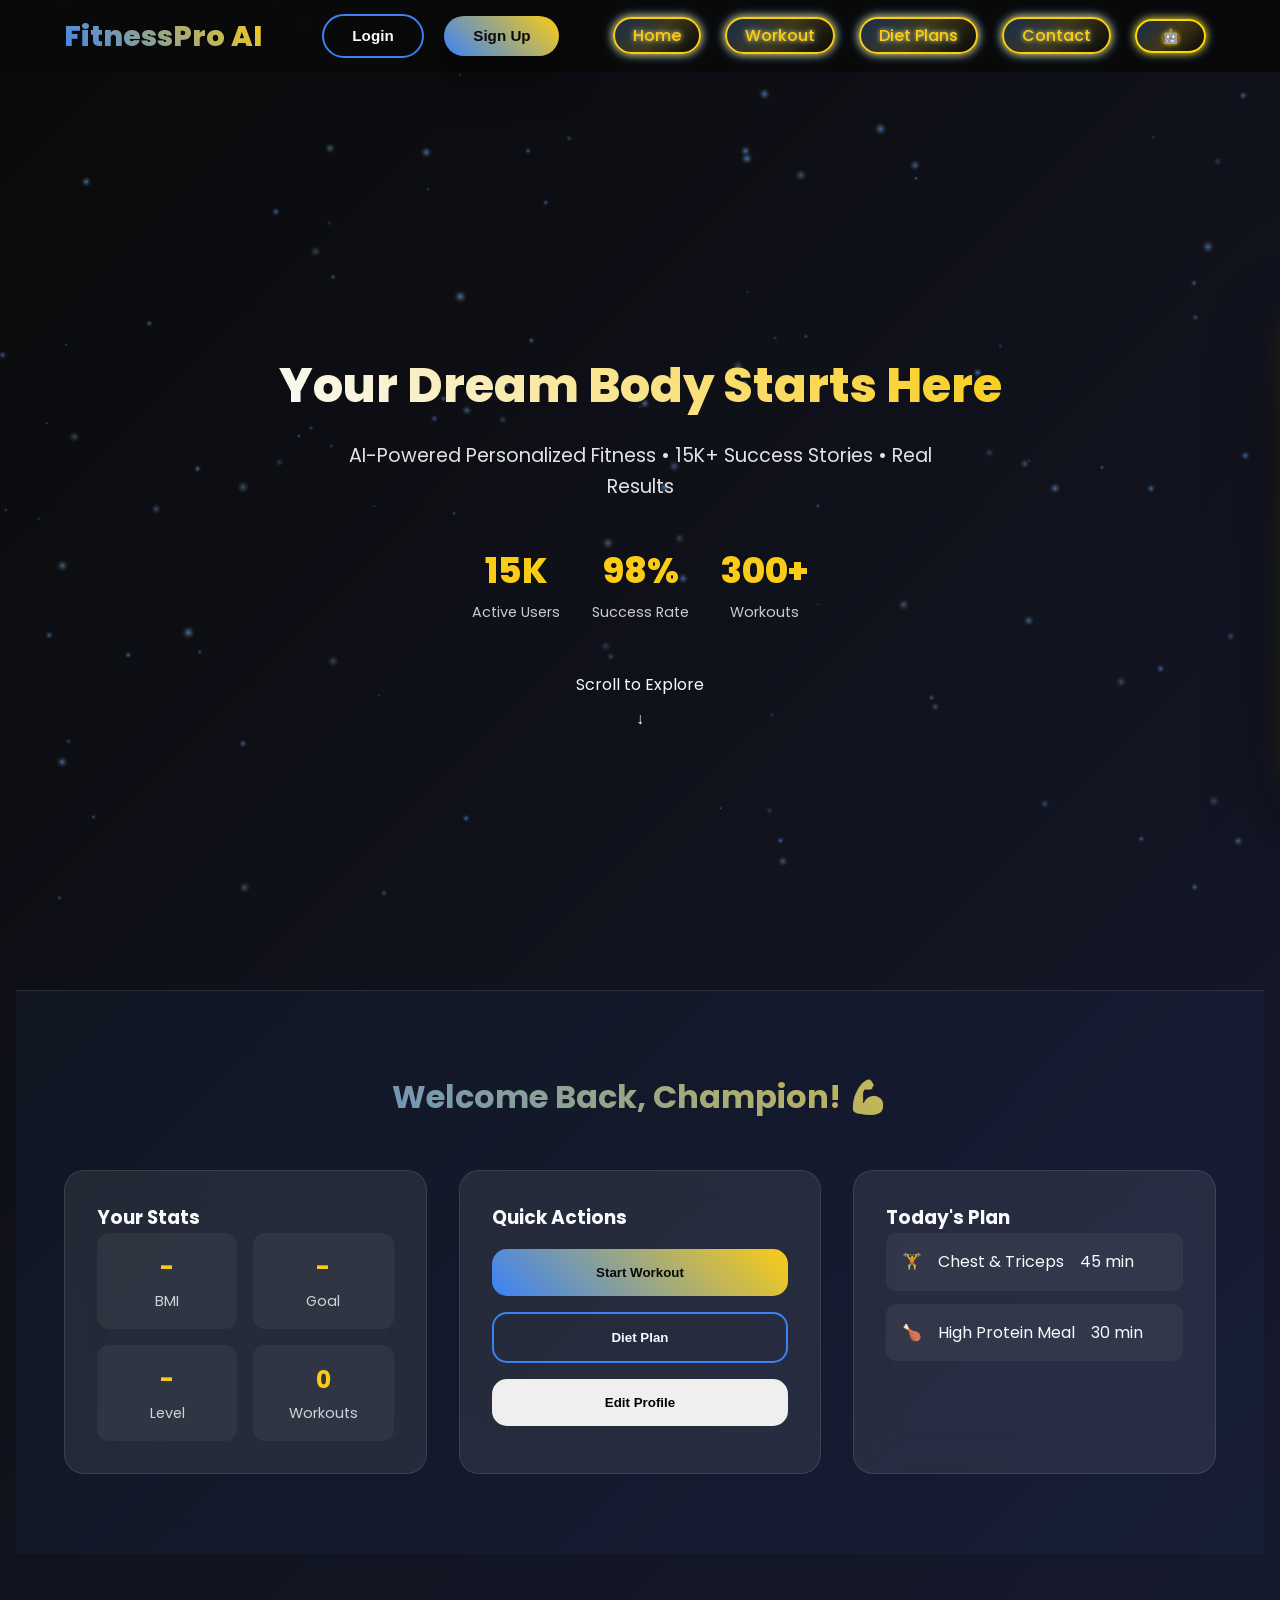
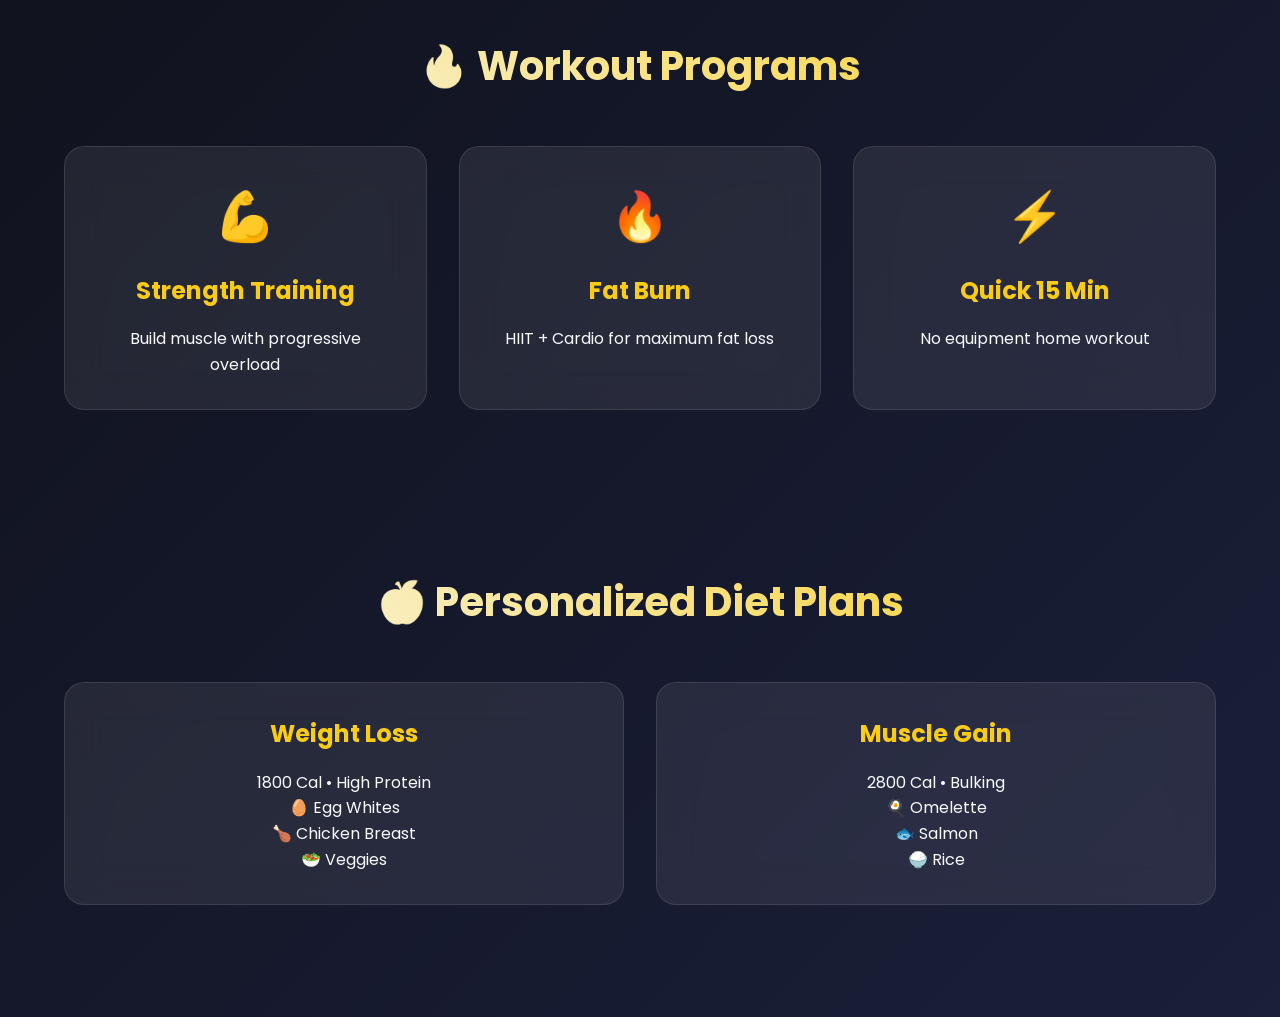
==== index.html @ 1b956623 "added full project" ====
<!DOCTYPE html>
<html lang="en">
<head>
    <meta charset="UTF-8">
    <meta name="viewport" content="width=device-width, initial-scale=1.0">
    <title>FitnessPro AI - Home</title>
    <link href="https://fonts.googleapis.com/css2?family=Poppins:wght@300;400;500;600;700;800&display=swap" rel="stylesheet">
    <link rel="stylesheet" href="style.css">
    <link rel="stylesheet" href="bander.css">
</head>
<body>
    <!-- Glitter Canvas Background -->
    <canvas id="glitterCanvas"></canvas>

    <!-- Header -->
    <header class="header">
        <div class="container">
            <div class="logo" onclick="scrollToTop()">Fitness<span>Pro AI</span></div>
            <div class="header-actions" id="guestActions">
                <button class="auth-btn-header login-btn" onclick="goToLogin()">Login</button>
                <button class="auth-btn-header signup-btn" onclick="goToSignup()">Sign Up</button>
            </div>
            <nav class="header-nav">
                <a href="index.html">Home</a>
                <a href="workout.html">Workout</a>
                <a href="diet.html">Diet Plans</a>
                <a href="dashboard.html">Contact</a>
                <a id="chat-toggle" class="chat-btn" title="AI Fitness Helper">🤖</a>
            </nav>
            <div class="profile-container" id="userActions" style="display: none;">
                <div class="profile-icon" onclick="toggleProfileMenu()">U</div>
                <div class="profile-dropdown" id="profileMenu">
                    <a href="profile.html" target="_blank">✏️ Edit Profile</a>
                    <a href="#" onclick="logout()">🚪 Logout</a>
                </div>
            </div>
        </div>
    </header>

   
    <main class="home-content">
       
        <section class="hero-section" id="hero">
            <div class="hero">
                <h1>Your Dream Body <span>Starts Here</span></h1>
                <p>AI-Powered Personalized Fitness • 15K+ Success Stories • Real Results</p>
                <div class="hero-stats">
                    <div class="stat">
                        <span class="stat-number">15K</span>
                        <span class="stat-label">Active Users</span>
                    </div>
                    <div class="stat">
                        <span class="stat-number">98%</span>
                        <span class="stat-label">Success Rate</span>
                    </div>
                    <div class="stat">
                        <span class="stat-number">300+</span>
                        <span class="stat-label">Workouts</span>
                    </div>
                </div>
                <div class="scroll-down" onclick="scrollToDashboard()">
                    <span>Scroll to Explore</span>
                    <div class="scroll-arrow">↓</div>
                </div>
            </div>
        </section>

        <!-- Dashboard Section -->
        <section class="dashboard-section" id="dashboard">
            <div class="section-container">
                <h2 id="welcomeMessage">Welcome Back, Champion! 💪</h2>
                <div class="dashboard-grid">
                    <!-- User Stats Card -->
                    <div class="dashboard-card quick-stats">
                        <h3>Your Stats</h3>
                        <div class="stats-grid">
                            <div class="stat-item">
                                <span class="stat-value" id="userBMI">-</span>
                                <span class="stat-label">BMI</span>
                            </div>
                            <div class="stat-item">
                                <span class="stat-value" id="userGoal">-</span>
                                <span class="stat-label">Goal</span>
                            </div>
                            <div class="stat-item">
                                <span class="stat-value" id="userLevel">-</span>
                                <span class="stat-label">Level</span>
                            </div>
                            <div class="stat-item">
                                <span class="stat-value" id="workoutsDone">0</span>
                                <span class="stat-label">Workouts</span>
                            </div>
                        </div>
                    </div>

                    <!-- Quick Actions Card -->
                    <div class="dashboard-card quick-actions">
                        <h3>Quick Actions</h3>
                        <button class="quick-btn primary" onclick="scrollToWorkouts()">Start Workout</button>
                        <button class="quick-btn secondary" onclick="scrollToDiet()">Diet Plan</button>
                        <button class="quick-btn" onclick="window.open('profile.html', '_blank')">Edit Profile</button>
                    </div>

                    <!-- Today's Plan Card -->
                    <div class="dashboard-card today-plan">
                        <h3>Today's Plan</h3>
                        <div class="plan-content">
                            <div class="plan-item">
                                <span class="plan-icon">🏋️</span>
                                <span>Chest & Triceps</span>
                                <span class="plan-time">45 min</span>
                            </div>
                            <div class="plan-item">
                                <span class="plan-icon">🍗</span>
                                <span>High Protein Meal</span>
                                <span class="plan-time">30 min</span>
                            </div>
                        </div>
                    </div>
                </div>
            </div>
        </section>

        <!-- Workouts Section -->
        <section class="workouts-section" id="workouts">
            <div class="section-container">
                <h2>🔥 Workout Programs</h2>
                <div class="cards-grid">
                    <div class="card">
                        <div class="card-icon">💪</div>
                        <h3>Strength Training</h3>
                        <p>Build muscle with progressive overload</p>
                        <!-- <button class="card-btn" onclick="startWorkout('strength')">Start Now</button> -->
                    </div>
                    <div class="card">
                        <div class="card-icon">🔥</div>
                        <h3>Fat Burn</h3>
                        <p>HIIT + Cardio for maximum fat loss</p>
                        <!-- <button class="card-btn" onclick="startWorkout('fatburn')">Start Now</button> -->
                    </div>
                    <div class="card">
                        <div class="card-icon">⚡</div>
                        <h3>Quick 15 Min</h3>
                        <p>No equipment home workout</p>
                        <!-- <button class="card-btn" onclick="startWorkout('quick')">Start Now</button> -->
                    </div>
                </div>
            </div>
        </section>

        <!-- Diet Section -->
        <section class="diet-section" id="diet">
            <div class="section-container">
                <h2>🍎 Personalized Diet Plans</h2>
                <div class="diet-grid">
                    <div class="diet-card">
                        <h3>Weight Loss</h3>
                        <p>1800 Cal • High Protein</p>
                        <div class="diet-meals">
                            <div>🥚 Egg Whites</div>
                            <div>🍗 Chicken Breast</div>
                            <div>🥗 Veggies</div>
                        </div>
                    </div>
                    <div class="diet-card">
                        <h3>Muscle Gain</h3>
                        <p>2800 Cal • Bulking</p>
                        <div class="diet-meals">
                            <div>🍳 Omelette</div>
                            <div>🐟 Salmon</div>
                            <div>🍚 Rice</div>
                        </div>
                    </div>
                </div>
            </div>
        </section>
     

    </main>

    <div id="chat-panel" class="chat-panel">
        <div class="chat-header">
            <span>✨ Fitness AI Helper</span>
            <button id="chat-close" class="chat-close">×</button>
        </div>
        <div id="chat-msgs" class="chat-messages"></div>
        <div class="chat-input-area">
            <input type="text" id="chat-input" placeholder="Type 'morning exercise', 'cardio', 'leg workout'...">
            <button id="chat-send">➤</button>
        </div>
    </div>

    <div id="modal-bg" class="modal-bg">
        <div class="modal-box">
            <div class="modal-header">
                <h2 id="modal-title">Loading Results...</h2>
                <button id="modal-close" class="modal-close">×</button>
            </div>
            <div id="modal-body" class="modal-body"></div>
        </div>
    </div>

    <script src="script.js"></script>
    <script src="bander.js"></script>
</body>
</html>
---- style.css ----
* {
    margin: 0;
    padding: 0;
    box-sizing: border-box;
}

:root {
    --black: #0a0a0a;
    --dark-blue: #1a1f3a;
    --blue-accent: #3b82f6;
    --gold: #facc15;
    --white: #f8fafc;
    --glass: rgba(255,255,255,0.1);
    --shadow: 0 20px 40px rgba(0,0,0,0.5);
    --glow: 0 0 20px rgba(59,130,246,0.6);
}

body {
    font-family: 'Poppins', sans-serif;
    background: linear-gradient(135deg, var(--black), var(--dark-blue));
    color: var(--white);
    overflow-x: hidden;
    line-height: 1.6;
    /* padding-top: 100px; */
}

/* Canvas Background */
#glitterCanvas {
    position: fixed;
    top: 0;
    left: 0;
    width: 100%;
    height: 100%;
    z-index: -1;
}


/* Header */
.header {
    position: fixed;
    top: 0;
    width: 100%;
    background: rgba(10,10,10,0.95);
    backdrop-filter: blur(20px);
    z-index: 1000;
    padding: 0.8rem 0;
}
.header a {
    color: var(--gold);
    margin: 0 10px;
    text-decoration: none;
    font-weight: 500;
    transition: all 0.3s ease;
    position: relative;
    border-radius: 30px;
    padding: 5px 18px;
    background: linear-gradient(135deg, rgba(59,130,246,0.3), rgba(224,194,53,0.25), rgba(10,10,10,0.3));
    border: 2px solid var(--gold);
    box-shadow: 0 0 8px var(--gold), 0 0 12px var(--blue-accent);
    text-shadow: 0 0 4px var(--gold), 0 0 8px var(--blue-accent);
}

.header a:hover {
    background: linear-gradient(135deg, rgba(59,130,246,0.45), rgba(224,194,53,0.4), rgba(0,0,0,0.45));
    border-color: var(--white);
    color: var(--white);
    box-shadow: 0 0 12px var(--white), 0 0 20px var(--gold), 0 0 28px var(--blue-accent);
}
.container {
    max-width: 1200px;
    margin: 0 auto;
    padding: 0 1.5rem;
    display: flex;
    justify-content: space-between;
    align-items: center;
}

.logo {
    background: linear-gradient(45deg, var(--blue-accent), var(--gold));
    -webkit-background-clip: text;
    -webkit-text-fill-color: transparent;
    font-size: 1.8rem;
    font-weight: 800;
    cursor: pointer;
    transition: all 0.3s;
}

.logo:hover {
    text-shadow: 0 0 20px var(--gold);
}

/* Header Auth Buttons */
.auth-btn-header {
    padding: 0.7rem 1.8rem;
    border: none;
    border-radius: 25px;
    font-weight: 600;
    cursor: pointer;
    transition: all 0.3s;
    font-size: 0.95rem;
    margin-left: 1rem;
}

.login-btn {
    background: transparent;
    color: var(--white);
    border: 2px solid var(--blue-accent);
}

.login-btn:hover {
    background: var(--blue-accent);
    transform: translateY(-2px);
    box-shadow: var(--glow);
}

.signup-btn {
    background: linear-gradient(45deg, var(--blue-accent), var(--gold));
    color: var(--black);
    box-shadow: var(--shadow);
}

.signup-btn:hover {
    transform: translateY(-3px);
    box-shadow: var(--glow);
}

/* Profile Menu */
.profile-container {
    position: relative;
}

.profile-icon {
    width: 45px;
    height: 45px;
    border-radius: 50%;
    background: linear-gradient(135deg, var(--blue-accent), var(--gold));
    display: flex;
    align-items: center;
    justify-content: center;
    font-weight: 700;
    font-size: 1.1rem;
    cursor: pointer;
    box-shadow: var(--shadow);
    transition: all 0.3s;
}

.profile-icon:hover {
    transform: scale(1.1);
    box-shadow: var(--glow);
}

.profile-dropdown {
    position: absolute;
    top: 55px;
    right: 0;
    background: rgba(10,10,10,0.98);
    backdrop-filter: blur(20px);
    border-radius: 10px;
    min-width: 180px;
    box-shadow: var(--shadow);
    display: none;
    border: 1px solid var(--glass);
}

.profile-dropdown.show {
    display: block;
}

.profile-dropdown a {
    display: block;
    padding: 5px 12px;
    margin-top: 10px;
    color: var(--white);
    text-decoration: none;
    border-bottom: 1px solid var(--glass);
    transition: all 0.3s;
}

.profile-dropdown a:hover {
    background: var(--blue-accent);
    padding-left: 1.5rem;
}

/* Home Hero Section */
.home-content {
    padding: 90px 1rem 2rem;
}

.hero-section {
    min-height: 100vh;
    display: flex;
    align-items: center;
    justify-content: center;
    text-align: center;
    padding: 2rem 1rem;
}

.hero h1 {
    font-size: 3rem;
    font-weight: 800;
    background: linear-gradient(45deg, var(--white), var(--gold));
    -webkit-background-clip: text;
    -webkit-text-fill-color: transparent;
    margin-bottom: 1rem;
}

.hero p {
    font-size: 1.2rem;
    margin-bottom: 2.5rem;
    opacity: 0.9;
    max-width: 600px;
    margin-left: auto;
    margin-right: auto;
}

.hero-stats {
    display: flex;
    justify-content: center;
    gap: 2rem;
    margin-bottom: 3rem;
    flex-wrap: wrap;
}

.stat {
    text-align: center;
}

.stat-number {
    display: block;
    font-size: 2.2rem;
    font-weight: 800;
    color: var(--gold);
}

.stat-label {
    font-size: 0.9rem;
    opacity: 0.8;
}

.hero-buttons {
    display: flex;
    gap: 1.5rem;
    justify-content: center;
    flex-wrap: wrap;
}

.cta-btn {
    padding: 1rem 2.5rem;
    border: none;
    border-radius: 30px;
    font-weight: 600;
    font-size: 1rem;
    cursor: pointer;
    transition: all 0.3s;
    box-shadow: var(--shadow);
}

.cta-btn.primary {
    background: linear-gradient(45deg, var(--blue-accent), var(--gold));
    color: var(--black);
}

.cta-btn.secondary {
    background: transparent;
    color: var(--white);
    border: 2px solid var(--blue-accent);
}

.cta-btn:hover {
    transform: translateY(-3px);
    box-shadow: var(--glow);
}

/* Scroll Down */
.scroll-down {
    margin-top: 3rem;
    cursor: pointer;
    display: flex;
    flex-direction: column;
    align-items: center;
    gap: 0.5rem;
    animation: bounce 2s infinite;
}

@keyframes bounce {
    0%, 20%, 50%, 80%, 100% { transform: translateY(0); }
    40% { transform: translateY(-10px); }
    60% { transform: translateY(-5px); }
}

/* Dashboard Section */
.dashboard-section {
    background: rgba(59,130,246,0.05);
    padding: 80px 0;
    border-top: 1px solid var(--glass);
}

#welcomeMessage {
    font-size: 2rem;
    text-align: center;
    margin-bottom: 3rem;
    background: linear-gradient(45deg, var(--blue-accent), var(--gold));
    -webkit-background-clip: text;
    -webkit-text-fill-color: transparent;
}

.section-container {
    max-width: 1200px;
    margin: 0 auto;
    padding: 0 1.5rem;
}

.dashboard-grid {
    display: grid;
    grid-template-columns: repeat(auto-fit, minmax(300px, 1fr));
    gap: 2rem;
}

.dashboard-card {
    background: rgba(255,255,255,0.08);
    backdrop-filter: blur(20px);
    padding: 2rem;
    border-radius: 20px;
    border: 1px solid var(--glass);
    transition: all 0.3s;
}

.dashboard-card:hover {
    transform: translateY(-8px);
    box-shadow: var(--glow);
}

.stats-grid {
    display: grid;
    grid-template-columns: repeat(2, 1fr);
    gap: 1rem;
}

.stat-item {
    text-align: center;
    padding: 1rem;
    background: rgba(255,255,255,0.05);
    border-radius: 12px;
}

.stat-value {
    display: block;
    font-size: 1.5rem;
    font-weight: 700;
    color: var(--gold);
}

.quick-btn {
    width: 100%;
    padding: 1rem;
    margin-top: 1rem;
    border: none;
    border-radius: 15px;
    font-weight: 600;
    cursor: pointer;
    transition: all 0.3s;
}

.quick-btn.primary {
    background: linear-gradient(45deg, var(--blue-accent), var(--gold));
    color: var(--black);
}

.quick-btn.secondary {
    background: transparent;
    color: var(--white);
    border: 2px solid var(--blue-accent);
}

.plan-item {
    display: flex;
    align-items: center;
    gap: 1rem;
    padding: 1rem;
    background: rgba(255,255,255,0.05);
    margin-bottom: 0.8rem;
    border-radius: 10px;
}

/* Workouts & Diet */
.workouts-section,
.diet-section {
    padding: 80px 0;
}

h2 {
    font-size: 2.5rem;
    text-align: center;
    margin-bottom: 3rem;
    background: linear-gradient(45deg, var(--white), var(--gold));
    -webkit-background-clip: text;
    -webkit-text-fill-color: transparent;
}

.cards-grid,
.diet-grid {
    display: grid;
    grid-template-columns: repeat(auto-fit, minmax(320px, 1fr));
    gap: 2rem;
}

.card,
.diet-card {
    background: rgba(255,255,255,0.08);
    backdrop-filter: blur(20px);
    padding: 2rem;
    border-radius: 20px;
    text-align: center;
    border: 1px solid var(--glass);
    transition: all 0.3s;
}

.card:hover,
.diet-card:hover {
    transform: translateY(-10px);
    box-shadow: var(--glow);
}

.card-icon {
    font-size: 3rem;
    margin-bottom: 1rem;
}

.card h3,
.diet-card h3 {
    font-size: 1.5rem;
    margin-bottom: 1rem;
    color: var(--gold);
}

.card-btn {
    width: 100%;
    padding: 1rem;
    margin-top: 1rem;
    border: none;
    border-radius: 15px;
    background: linear-gradient(45deg, var(--blue-accent), var(--gold));
    color: var(--black);
    font-weight: 600;
    cursor: pointer;
}

/* Auth Pages */
.auth-container {
    min-height: 100vh;
    display: flex;
    align-items: center;
    justify-content: center;
    padding: 90px 1rem;
}

.auth-card,
.signup-card {
    background: rgba(15,15,20,0.98);
    backdrop-filter: blur(25px);
    padding: 2.5rem 2rem;
    border-radius: 25px;
    box-shadow: var(--shadow);
    max-width: 500px;
    width: 100%;
    text-align: center;
    border: 1px solid var(--glass);
}

.signup-card {
    max-width: 550px;
}

.auth-card h1 {
    font-size: 2rem;
    margin-bottom: 0.8rem;
    background: linear-gradient(45deg, var(--white), var(--blue-accent));
    -webkit-background-clip: text;
    -webkit-text-fill-color: transparent;
}

.auth-card input {
    width: 100%;
    padding: 1rem 1.2rem;
    margin-bottom: 1.2rem;
    border: none;
    border-radius: 15px;
    background: var(--glass);
    color: var(--white);
    font-size: 1rem;
}

.auth-card input:focus {
    outline: none;
    box-shadow: var(--glow);
    background: rgba(255,255,255,0.15);
}

.auth-btn {
    width: 100%;
    padding: 1.1rem;
    background: linear-gradient(45deg, var(--blue-accent), var(--gold));
    border: none;
    border-radius: 15px;
    color: var(--black);
    font-weight: 700;
    font-size: 1rem;
    cursor: pointer;
}

.auth-btn:hover {
    transform: translateY(-2px);
    box-shadow: var(--glow);
}

/* Signup Form */
.form-section {
    margin-bottom: 1.5rem;
    padding-bottom: 1.2rem;
    border-bottom: 1px solid var(--glass);
}

.form-section h3 {
    font-size: 1.1rem;
    margin-bottom: 1rem;
    color: var(--gold);
}

.input-grid {
    display: grid;
    grid-template-columns: repeat(auto-fit, minmax(130px, 1fr));
    gap: 1rem;
}

.radio-group {
    display: flex;
    flex-direction: column;
    gap: 0.8rem;
}

.radio-option {
    display: flex;
    align-items: flex-start;
    gap: 0.8rem;
    cursor: pointer;
    padding: 1rem;
    border-radius: 12px;
    background: var(--glass);
    transition: all 0.3s;
}

.radio-option:hover {
    background: rgba(59,130,246,0.2);
}

.radio-option input[type="radio"] {
    display: none;
}

.radio-option input[type="radio"]:checked + .radio-custom {
    background: linear-gradient(135deg, var(--blue-accent), var(--gold));
    color: var(--black);
    padding: 1rem 1.2rem;
    border-radius: 10px;
}

.radio-custom {
    flex: 1;
    font-weight: 500;
}

.radio-icon {
    font-size: 1.3rem;
    margin-bottom: 0.2rem;
    display: block;
}

/* Profile Page */
.profile-content {
    min-height: 100vh;
    padding: 90px 1rem 1rem;
    display: flex;
    align-items: center;
    justify-content: center;
}

.profile-card {
    background: rgba(15,15,20,0.98);
    backdrop-filter: blur(25px);
    padding: 2.5rem 2rem;
    border-radius: 25px;
    box-shadow: var(--shadow);
    max-width: 600px;
    width: 100%;
}

.profile-header {
    text-align: center;
    margin-bottom: 2rem;
}

.profile-avatar {
    width: 110px;
    height: 110px;
    border-radius: 50%;
    background: linear-gradient(135deg, var(--blue-accent), var(--gold));
    margin: 0 auto 1rem;
    display: flex;
    align-items: center;
    justify-content: center;
    cursor: pointer;
    box-shadow: var(--shadow);
    border: 4px solid rgba(255,255,255,0.2);
    font-size: 2.5rem;
    transition: all 0.3s;
}

.profile-avatar:hover {
    transform: scale(1.05);
    box-shadow: var(--glow);
}

.profile-stats {
    display: flex;
    gap: 1.5rem;
    justify-content: center;
    margin-top: 0.5rem;
    font-size: 0.9rem;
    opacity: 0.9;
}

.profile-grid {
    display: grid;
    grid-template-columns: repeat(auto-fit, minmax(180px, 1fr));
    gap: 1rem;
    margin-bottom: 2rem;
}

.form-group {
    background: var(--glass);
    padding: 1.2rem 1rem;
    border-radius: 15px;
}

.form-group label {
    display: block;
    margin-bottom: 0.5rem;
    font-weight: 600;
    color: var(--blue-accent);
    font-size: 0.9rem;
}

.form-group input,
.form-group select {
    width: 100%;
    padding: 0.8rem;
    border: none;
    border-radius: 10px;
    background: rgba(255,255,255,0.1);
    color: var(--white);
    font-size: 0.95rem;
}

.profile-actions {
    display: flex;
    gap: 1rem;
}

.compact-btn {
    padding: 0.9rem 1.8rem;
    border: none;
    border-radius: 15px;
    font-weight: 600;
    cursor: pointer;
    flex: 1;
    transition: all 0.3s;
}

.btn-primary {
    background: linear-gradient(45deg, var(--blue-accent), var(--gold));
    color: var(--black);
}

.btn-secondary {
    background: transparent;
    color: var(--white);
    border: 2px solid var(--blue-accent);
}
/* Workout Page Styles */
.workout-main {
    padding-top: 80px;
}

.goal-selection {
    padding: 100px 0 80px;
    text-align: center;
    background: rgba(59,130,246,0.05);
}

.goal-selection h1 {
    font-size: 3rem;
    background: linear-gradient(45deg, var(--white), var(--gold));
    -webkit-background-clip: text;
    -webkit-text-fill-color: transparent;
    margin-bottom: 1rem;
}

.goal-selection p {
    font-size: 1.2rem;
    opacity: 0.9;
    margin-bottom: 3rem;
}

.goal-buttons {
    display: flex;
    justify-content: center;
    gap: 2rem;
    flex-wrap: wrap;
}

.goal-btn {
    padding: 1.5rem 3rem;
    border: 2px solid var(--glass);
    background: rgba(255,255,255,0.1);
    color: var(--white);
    border-radius: 50px;
    font-weight: 600;
    font-size: 1.1rem;
    cursor: pointer;
    transition: all 0.3s;
    display: flex;
    align-items: center;
    gap: 1rem;
}

.goal-btn.active,
.goal-btn:hover {
    background: linear-gradient(45deg, var(--blue-accent), var(--gold));
    color: var(--black);
    transform: translateY(-5px);
    box-shadow: var(--glow);
}

.workout-categories {
    padding: 80px 0;
}

#categoryTitle {
    font-size: 2.5rem;
    text-align: center;
    margin-bottom: 4rem;
    background: linear-gradient(45deg, var(--white), var(--gold));
    -webkit-background-clip: text;
    -webkit-text-fill-color: transparent;
}

.category-grid {
    display: grid;
    grid-template-columns: repeat(auto-fit, minmax(300px, 1fr));
    gap: 2rem;
}

.workout-card {
    background: rgba(255,255,255,0.1);
    backdrop-filter: blur(20px);
    padding: 2rem;
    border-radius: 20px;
    border: 1px solid var(--glass);
    transition: all 0.3s;
    text-align: center;
    cursor: pointer;
}

.workout-card:hover {
    transform: translateY(-10px);
    box-shadow: var(--glow);
}

.workout-image {
    font-size: 4rem;
    margin-bottom: 1.5rem;
}

.workout-card h3 {
    font-size: 1.5rem;
    color: var(--gold);
    margin-bottom: 1rem;
}

.workout-actions {
    display: flex;
    gap: 1rem;
    margin-top: 1.5rem;
}

.detail-btn {
    flex: 1;
    padding: 0.8rem;
    background: transparent;
    color: var(--white);
    border: 2px solid var(--blue-accent);
    border-radius: 15px;
    cursor: pointer;
}

.start-btn {
    flex: 1;
    padding: 0.8rem;
    background: linear-gradient(45deg, var(--blue-accent), var(--gold));
    color: var(--black);
    border: none;
    border-radius: 15px;
    font-weight: 600;
    cursor: pointer;
}

.start-btn.large {
    width: 100%;
    padding: 1.2rem;
    font-size: 1.1rem;
}

/* Modal */
.modal-overlay {
    position: fixed;
    top: 0;
    left: 0;
    width: 100%;
    height: 100%;
    background: rgba(0,0,0,0.8);
    backdrop-filter: blur(10px);
    z-index: 2000;
    display: flex;
    align-items: center;
    justify-content: center;
}

.modal-content {
    background: rgba(15,15,20,0.98);
    backdrop-filter: blur(30px);
    max-width: 600px;
    width: 90%;
    max-height: 80vh;
    overflow-y: auto;
    border-radius: 25px;
    border: 1px solid var(--glass);
    position: relative;
}

.modal-header {
    padding: 2rem 2rem 1.5rem;
    border-bottom: 1px solid var(--glass);
    display: flex;
    justify-content: space-between;
    align-items: center;
}

.modal-header h2 {
    font-size: 1.8rem;
    color: var(--gold);
}

.close-modal {
    background: none;
    border: none;
    font-size: 2rem;
    color: var(--white);
    cursor: pointer;
    opacity: 0.7;
}

.close-modal:hover {
    opacity: 1;
}

#modalBody {
    padding: 2rem;
}

.exercise-step {
    display: flex;
    gap: 1.5rem;
    padding: 1.5rem;
    background: rgba(255,255,255,0.05);
    margin-bottom: 1rem;
    border-radius: 15px;
    border-left: 4px solid var(--blue-accent);
}

.exercise-icon {
    font-size: 2rem;
    min-width: 50px;
}

@media (max-width: 768px) {
    .goal-buttons { flex-direction: column; align-items: center; }
    .category-grid { grid-template-columns: 1fr; }
    .workout-actions { flex-direction: column; }
}


/* Responsive */
@media (max-width: 768px) {
    .container { padding: 0 1rem; }
    .hero h1 { font-size: 2.2rem; }
    .hero-stats { flex-direction: column; gap: 1.5rem; align-items: center; }
    .hero-buttons { flex-direction: column; }
    .cta-btn { width: 100%; max-width: 300px; }
    .dashboard-grid,
    .cards-grid,
    .diet-grid { grid-template-columns: 1fr; }
    .profile-grid { grid-template-columns: 1fr; }
    h2 { font-size: 2rem; }
}

@media (max-width: 480px) {
    .hero h1 { font-size: 1.8rem; }
    .stat-number { font-size: 1.8rem; }
}
---- bander.css ----
/* 
body::before {
    content: '';
    position: fixed;
    top: 0;
    left: 0;
    width: 100%;
    height: 100%;
    background: 
        radial-gradient(circle at 20% 80%, rgba(255,215,0,0.25) 0%, transparent 50%),
        radial-gradient(circle at 80% 20%, rgba(218,165,32,0.25) 0%, transparent 50%),
        radial-gradient(circle at 40% 60%, rgba(255,215,0,0.15) 0%, transparent 50%);
    background-size: 120px 120px, 180px 180px, 200px 200px;
    animation: glitterMove 25s linear infinite;
    z-index: -2;
    pointer-events: none;
}
@keyframes glitterMove {
    0% { transform: translate(0, 0) rotate(0deg); }
    25% { transform: translate(50px, 25px) rotate(90deg); }
    50% { transform: translate(100px, 50px) rotate(180deg); }
    75% { transform: translate(50px, 75px) rotate(270deg); }
    100% { transform: translate(0, 100px) rotate(360deg); }
} */

.chat-btn {
   
    width: auto !important;
    height: auto !important;
    padding: 5px 25px !important;
    background: linear-gradient(135deg, rgba(59,130,246,0.3), rgba(224,194,53,0.25), rgba(10,10,10,0.3)) !important;
    border: 2px solid #ffd700 !important;
    border-radius: 30px !important;
    color: #ffd700 !important;
    font-weight: 500 !important;
    font-family: 'Poppins', sans-serif !important;
    font-size: 14px !important;
    cursor: pointer !important;
    z-index: 10000 !important;
    transition: all 0.3s ease !important;
    box-shadow: 0 0 8px #ffd700, 0 0 12px rgba(59,130,246,0.5) !important;
    text-shadow: 0 0 4px #ffd700 !important;
}
.chat-btn:hover {
    background: linear-gradient(135deg, rgba(59,130,246,0.45), rgba(224,194,53,0.4), rgba(0,0,0,0.45)) !important;
    border-color: #ffffff !important;
    color: #ffffff !important;
    box-shadow: 0 0 12px #ffffff, 0 0 20px #ffd700 !important;
}

.chat-panel {
    position: fixed !important;
    bottom: 105px !important;
    right: 25px !important;
    width: 360px !important;
    height: 480px !important;
    background: rgba(26, 26, 26, 0.97) !important;
    backdrop-filter: blur(25px) !important;
    border-radius: 25px !important;
    border: 1px solid rgba(255,215,0,0.4) !important;
    box-shadow: 0 25px 80px rgba(0,0,0,0.8), 0 0 40px rgba(255,215,0,0.3) !important;
    z-index: 9999 !important;
    transform: translateX(400px) !important;
    transition: all 0.5s cubic-bezier(0.25, 0.46, 0.45, 0.94) !important;
    overflow: hidden !important;
}
.chat-panel.active { transform: translateX(0) !important; }

.chat-header {
    background: linear-gradient(135deg, #2d1b00, #b8860b, #ffd700) !important;
    color: #1a1a1a !important;
    padding: 22px !important;
    text-align: center !important;
    font-size: 20px !important;
    font-weight: 700 !important;
    position: relative !important;
    box-shadow: 0 5px 25px rgba(255,215,0,0.5) !important;
}

.chat-close {
    position: absolute !important;
    right: 18px !important;
    top: 18px !important;
    background: rgba(255,215,0,0.3) !important;
    border: 2px solid rgba(255,215,0,0.6) !important;
    border-radius: 50% !important;
    width: 36px !important;
    height: 36px !important;
    color: #1a1a1a !important;
    font-size: 18px !important;
    font-weight: bold !important;
    cursor: pointer !important;
    transition: all 0.3s ease !important;
}
.chat-close:hover {
    background: rgba(255,215,0,0.7) !important;
    transform: scale(1.1) rotate(90deg) !important;
    box-shadow: 0 0 20px rgba(255,215,0,0.6) !important;
}

.chat-messages {
    height: 340px !important;
    overflow-y: auto !important;
    padding: 22px !important;
    background: linear-gradient(180deg, rgba(45,27,0,0.8), rgba(26,26,26,0.9)) !important;
    backdrop-filter: blur(15px) !important;
}

.chat-message {
    margin-bottom: 18px !important;
    padding: 18px 25px !important;
    border-radius: 25px !important;
    max-width: 88% !important;
    font-size: 15px !important;
    line-height: 1.7 !important;
    backdrop-filter: blur(15px) !important;
    border: 1px solid rgba(255,215,0,0.3) !important;
    font-family: 'Poppins', sans-serif !important;
    word-wrap: break-word !important;
    box-shadow: 0 6px 25px rgba(0,0,0,0.3) !important;
    position: relative !important;
    animation: messageSlideIn 0.4s ease !important;
}

.chat-message.user {
    background: linear-gradient(135deg, #ffd700 0%, #ffed4a 30%, #ffc107 100%) !important;
    color: #1a1a1a !important;
    margin-left: auto !important;
    margin-right: 0 !important;
    border-radius: 25px 25px 5px 25px !important;
    box-shadow: 0 8px 30px rgba(255,215,0,0.6) !important;
    border: 2px solid rgba(255,193,7,0.4) !important;
}

.chat-message.user::before {
    content: '' !important;
    position: absolute !important;
    bottom: 0 !important;
    left: -12px !important;
    width: 0 !important;
    height: 0 !important;
    border: 12px solid transparent !important;
    border-bottom-color: #ffd700 !important;
}

.chat-message.bot {
    background: linear-gradient(135deg, rgba(255,255,255,0.15), rgba(255,255,255,0.08)) !important;
    color: #ffd700 !important;
    margin-right: auto !important;
    margin-left: 0 !important;
    border-radius: 25px 25px 25px 5px !important;
    backdrop-filter: blur(20px) !important;
    border: 2px solid rgba(255,215,0,0.5) !important;
}

.chat-message.bot::after {
    content: '' !important;
    position: absolute !important;
    bottom: 0 !important;
    right: -12px !important;
    width: 0 !important;
    height: 0 !important;
    border: 12px solid transparent !important;
    border-bottom-color: rgba(255,255,255,0.15) !important;
}

@keyframes messageSlideIn {
    from { opacity: 0; transform: translateY(20px) scale(0.95); }
    to { opacity: 1; transform: translateY(0) scale(1); }
}

.chat-input-area {
    padding: 22px !important;
    display: flex !important;
    gap: 15px !important;
    background: rgba(26,26,26,0.95) !important;
    backdrop-filter: blur(20px) !important;
    border-top: 1px solid rgba(255,215,0,0.4) !important;
}

#chat-input {
    flex: 1 !important;
    padding: 10px 20px !important;
    background: rgba(255,255,255,0.08) !important;
    border: 2px solid rgba(255,215,0,0.4) !important;
    border-radius: 30px !important;
    color: #ffd700 !important;
    font-size: 15px !important;
    outline: none !important;
    backdrop-filter: blur(15px) !important;
    transition: all 0.3s ease !important;
    font-family: 'Poppins', sans-serif !important;
    -webkit-appearance: none !important;
    appearance: none !important;
    -webkit-user-select: text !important;
    user-select: text !important;
    pointer-events: auto !important;
}
#chat-input:focus {
    border-color: #ffd700 !important;
    box-shadow: 0 0 25px rgba(255,215,0,0.5) !important;
    background: rgba(255,255,255,0.12) !important;
}

#chat-send {
    width: 55px !important;
    height: 55px !important;
    background: linear-gradient(135deg, #ffd700, #b8860b) !important;
    border: none !important;
    border-radius: 50% !important;
    color: #1a1a1a !important;
    font-size: 22px !important;
    font-weight: bold !important;
    cursor: pointer !important;
    box-shadow: 0 6px 25px rgba(255,215,0,0.5) !important;
    transition: all 0.3s ease !important;
    flex-shrink: 0 !important;
}
#chat-send:hover { transform: scale(1.1) !important; box-shadow: 0 10px 35px rgba(255,215,0,0.7) !important; }

.modal-bg {
    position: fixed !important;
    top: 0 !important;
    left: 0 !important;
    width: 100% !important;
    height: 100% !important;
    background: rgba(0,0,0,0.9) !important;
    backdrop-filter: blur(20px) !important;
    z-index: 10001 !important;
    display: none !important;
    align-items: center !important;
    justify-content: center !important;
}
.modal-bg.show { display: flex !important; }

.modal-box {
    background: rgba(26,26,26,0.98) !important;
    backdrop-filter: blur(30px) !important;
    border-radius: 30px !important;
    border: 1px solid rgba(255,215,0,0.4) !important;
    max-width: 1200px !important;
    max-height: 90vh !important;
    width: 95% !important;
    overflow-y: auto !important;
    box-shadow: 0 35px 120px rgba(0,0,0,0.9), 0 0 60px rgba(255,215,0,0.4) !important;
    display: flex !important;
    flex-direction: column !important;
    animation: modalSlide 0.5s ease !important;
}
@keyframes modalSlide {
    from { transform: scale(0.8) translateY(50px); opacity: 0; }
    to { transform: scale(1) translateY(0); opacity: 1; }
}

.modal-header {
    background: linear-gradient(135deg, #2d1b00, #b8860b) !important;
    color: #ffd700 !important;
    padding: 28px !important;
    border-radius: 30px 30px 0 0 !important;
    text-align: center !important;
    font-size: 24px !important;
    font-weight: 700 !important;
    position: relative !important;
    z-index: 10 !important;
    box-shadow: 0 5px 25px rgba(255,215,0,0.4) !important;
    margin-bottom: 0 !important;
}


.modal-close {
    position: absolute !important;
    right: 25px !important;
    top: 25px !important;
    width: 45px !important;
    height: 45px !important;
    background: linear-gradient(135deg, rgba(255,215,0,0.3), rgba(184,134,11,0.4)) !important;
    border: 2px solid rgba(255,215,0,0.6) !important;
    border-radius: 50% !important;
    color: #1a1a1a !important;
    font-size: 22px !important;
    font-weight: bold !important;
    cursor: pointer !important;
    display: flex !important;
    align-items: center !important;
    justify-content: center !important;
    transition: all 0.4s cubic-bezier(0.25, 0.46, 0.45, 0.94) !important;
    backdrop-filter: blur(15px) !important;
    box-shadow: 0 4px 20px rgba(255,215,0,0.4) !important;
}
.modal-close:hover {
    background: linear-gradient(135deg, rgba(255,215,0,0.7), rgba(255,255,255,0.3)) !important;
    border-color: #ffd700 !important;
    transform: scale(1.15) rotate(90deg) !important;
    box-shadow: 0 8px 35px rgba(255,215,0,0.7) !important;
}
.modal-close:active {
    transform: scale(0.95) rotate(90deg) !important;
    background: linear-gradient(135deg, #ffd700, #ffed4a) !important;
}

.modal-body {
    padding: 30px !important;
    display: grid !important;
    grid-template-columns: repeat(3, 1fr) !important;
    gap: 25px !important;
    align-items: start !important;
    margin-top: 0 !important;
    position: relative !important;
    z-index: 5 !important;
}

.ex-card {
    background: rgba(255,255,255,0.1) !important;
    backdrop-filter: blur(15px) !important;
    border: 1px solid rgba(255,215,0,0.4) !important;
    border-radius: 20px !important;
    padding: 25px !important;
    margin-bottom: 0 !important;
    transition: all 0.4s ease !important;
    cursor: pointer !important;
    height: 100% !important;
    display: flex !important;
    flex-direction: column !important;
}
.ex-card:hover {
    transform: translateY(-8px) !important;
    box-shadow: 0 20px 40px rgba(255,215,0,0.3) !important;
}

.ex-card img {
    width: 100% !important;
    height: 220px !important;
    object-fit: cover !important;
    border-radius: 15px !important;
    margin-bottom: 15px !important;
    filter: drop-shadow(0 5px 20px rgba(255,215,0,0.3)) !important;
    transition: all 0.3s ease !important;
    flex-shrink: 0 !important;
}
.ex-card:hover img {
    filter: drop-shadow(0 8px 30px rgba(255,215,0,0.5)) !important;
    transform: scale(1.02) !important;
}

.ex-card h3 {
    color: #ffd700 !important;
    font-size: 20px !important;
    margin-bottom: 15px !important;
    font-weight: 700 !important;
    flex-grow: 1 !important;
}

.tags {
    display: flex !important;
    gap: 8px !important;
    margin-top: 12px !important;
    flex-wrap: wrap !important;
}
.type-tag, .equip-tag, .time-tag {
    padding: 4px 12px !important;
    border-radius: 20px !important;
    font-size: 12px !important;
    font-weight: 600 !important;
    backdrop-filter: blur(10px) !important;
}
.type-tag { background: rgba(255,215,0,0.2) !important; color: #ffd700 !important; border: 1px solid rgba(255,215,0,0.4) !important; }
.equip-tag { background: rgba(59,130,246,0.2) !important; color: #4dabf7 !important; border: 1px solid rgba(59,130,246,0.4) !important; }
.time-tag { background: rgba(0,255,127,0.2) !important; color: #00ff7f !important; border: 1px solid rgba(0,255,127,0.4) !important; }


@media (max-width: 1100px) {
    .modal-body { grid-template-columns: repeat(2, 1fr) !important; }
}
@media (max-width: 768px) {
    .modal-body { grid-template-columns: 1fr !important; gap: 20px !important; }
    .ex-card img { height: 250px !important; }
    .chat-panel { width: calc(100vw - 50px) !important; right: 25px !important; bottom: 20px !important; }
}


.chat-messages::-webkit-scrollbar { width: 8px !important; }
.chat-messages::-webkit-scrollbar-track { background: rgba(255,255,255,0.05) !important; }
.chat-messages::-webkit-scrollbar-thumb { 
    background: linear-gradient(135deg, #ffd700, #b8860b) !important;
    border-radius: 10px !important;
}
.chat-messages::-webkit-scrollbar-thumb:hover { 
    background: linear-gradient(135deg, #ffed4a, #daa520) !important;
}
.challenges-section{
padding:40px;
text-align:center;
background:#000;
color:white;
}

.challenge-container{
display:flex;
gap:20px;
justify-content:center;
flex-wrap:wrap;
}

.challenge-card{
background:#111;
padding:20px;
border-radius:12px;
width:220px;
box-shadow:0 0 15px gold;
}

.challenge-card button{
background:gold;
border:none;
padding:10px 15px;
cursor:pointer;
border-radius:6px;
}

.stats{
margin-top:20px;
font-size:18px;
}

#badges span{
background:gold;
padding:8px 12px;
margin:5px;
display:inline-block;
border-radius:6px;
}

#leaderboard{
list-style:none;
padding:0;
}

#leaderboard li{
margin:5px;
}
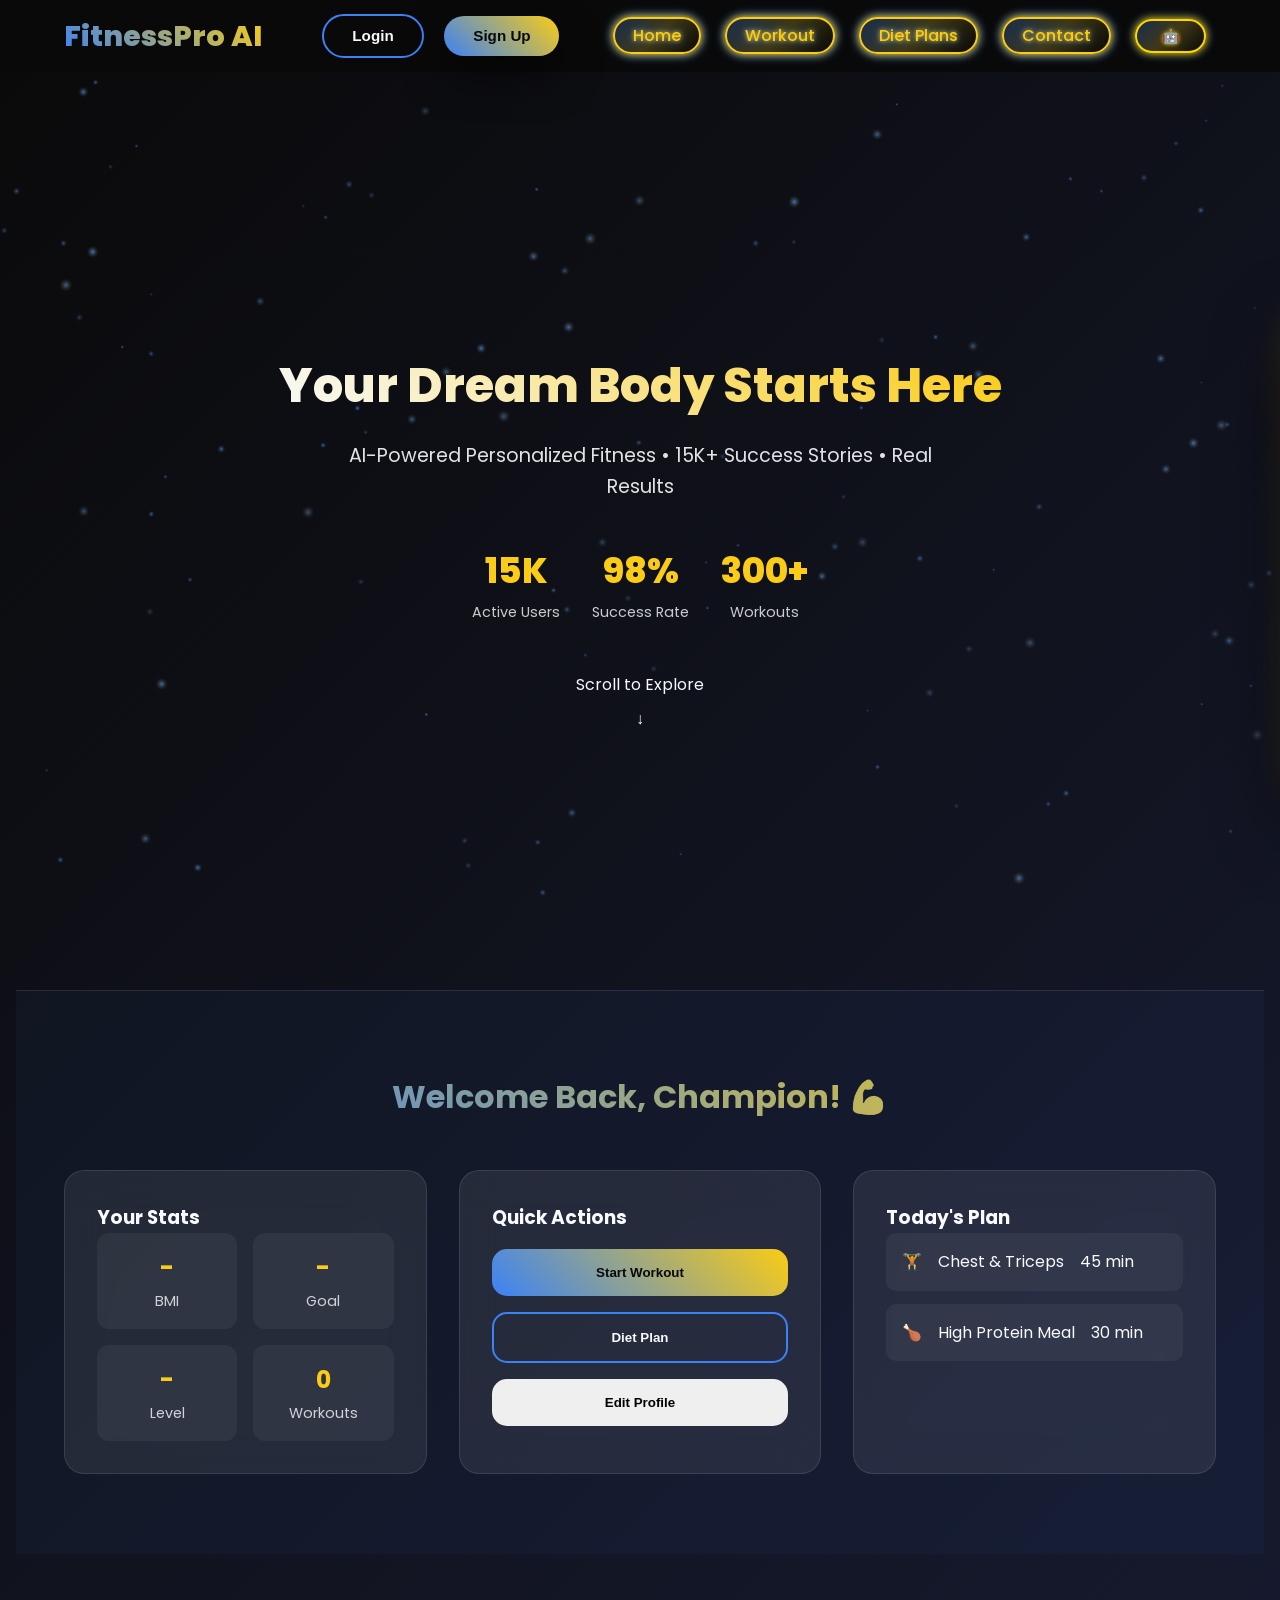
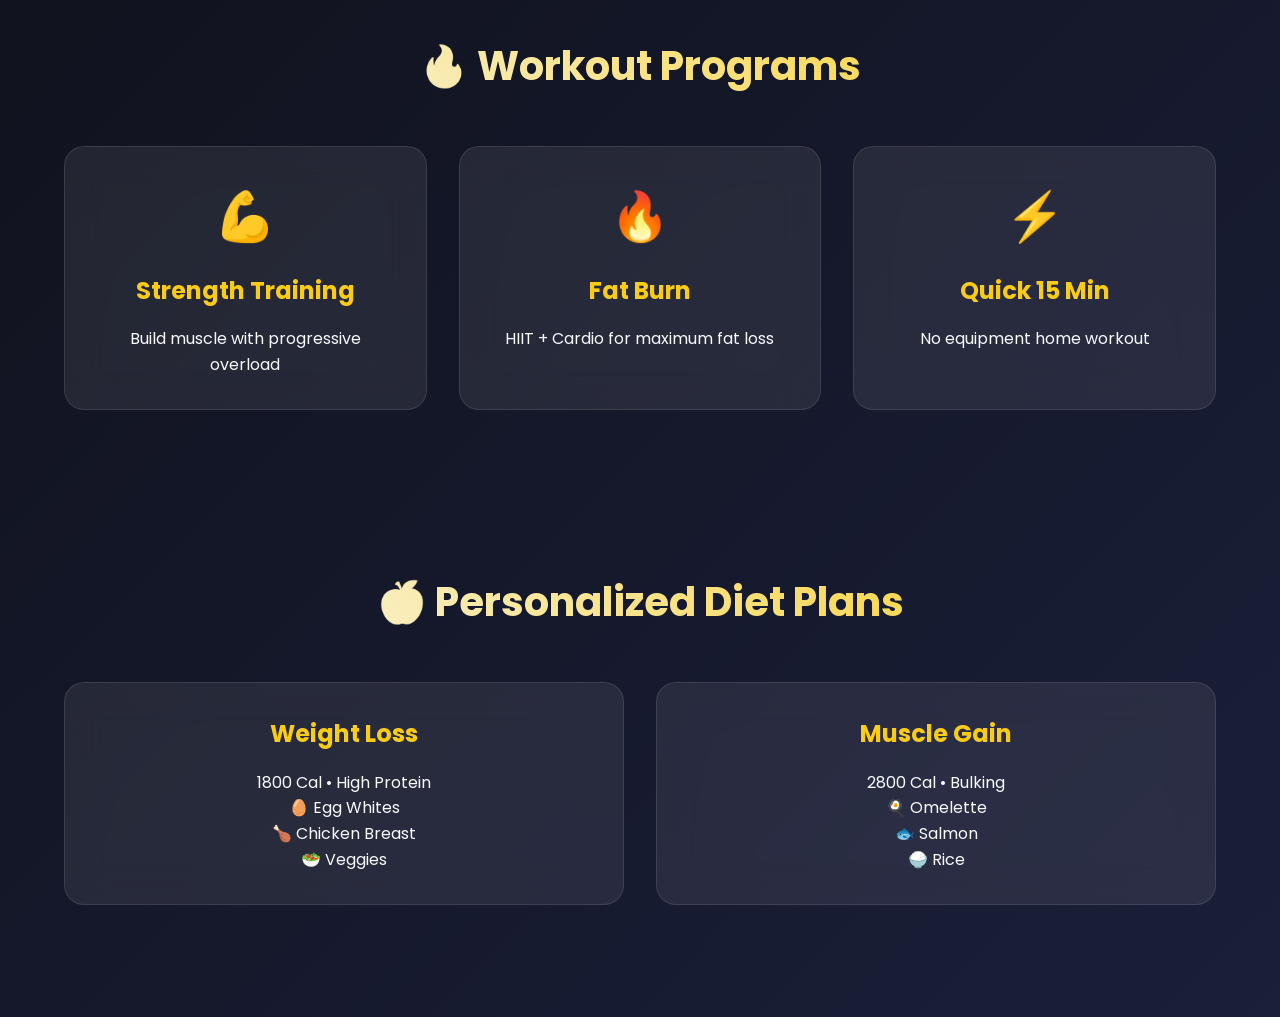
==== commit 31170f60: "added full project" ====
--- a/index.html
+++ b/index.html
@@ -199,6 +199,15 @@
             <div id="modal-body" class="modal-body"></div>
         </div>
     </div>
+    <script>
+    document.addEventListener("DOMContentLoaded", function () {
+        const user = localStorage.getItem("currentUser");
+
+        if (user) {
+            window.location.href = "index.html";
+        }
+    });
+</script>
 
     <script src="script.js"></script>
     <script src="bander.js"></script>
